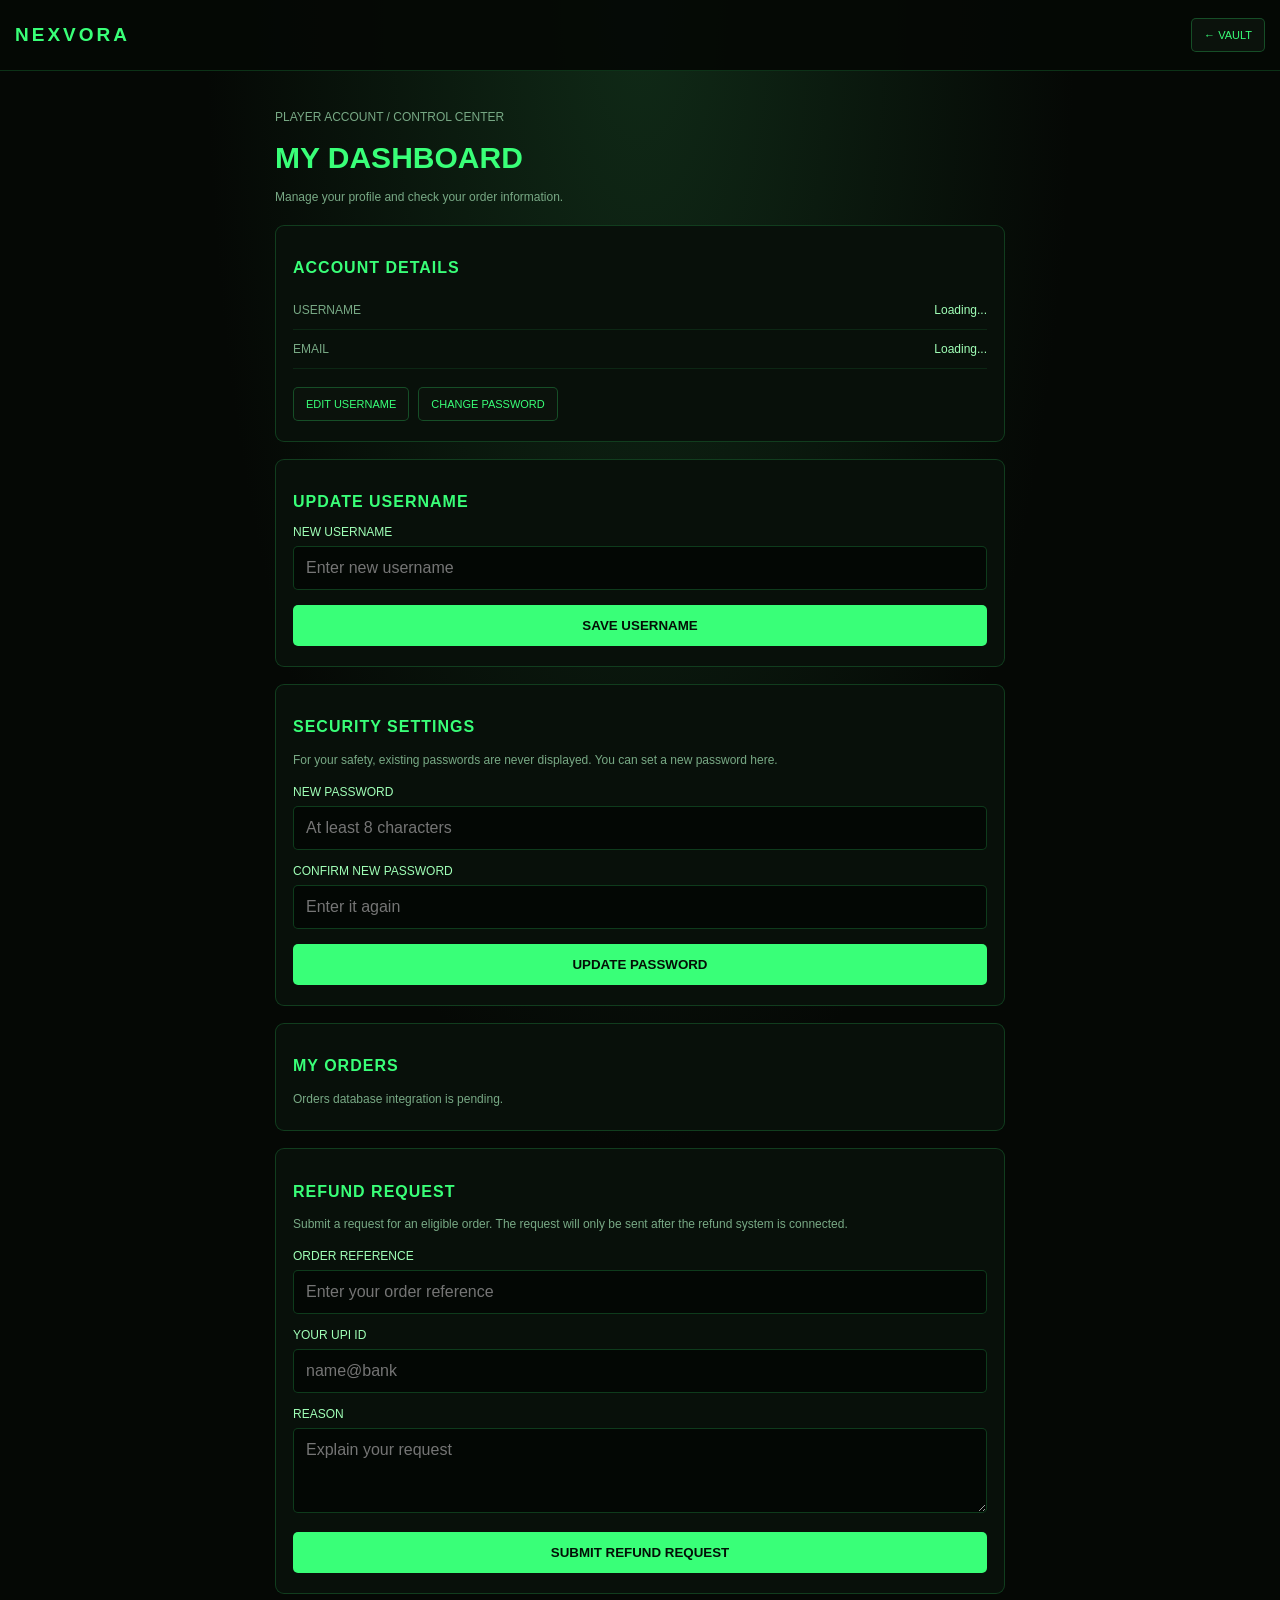
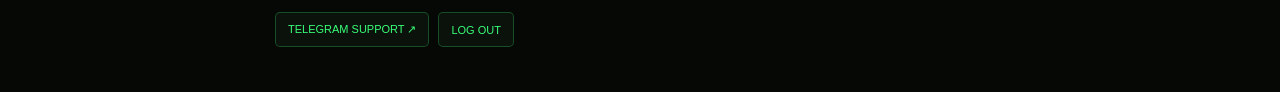
==== dashboard.html @ 454e9587 "Add initial dashboard HTML structure and styles" ====
<!DOCTYPE html>
<html lang="en">
<head>
<meta charset="UTF-8">
<meta name="viewport" content="width=device-width, initial-scale=1">
<meta name="theme-color" content="#050805">
<title>NEXVORA | Dashboard</title>
<style>
:root{--bg:#050805;--panel:#0b120c;--green:#39ff78;--soft:#a0ffb7;--muted:#78a985}
*{box-sizing:border-box}
body{margin:0;background:radial-gradient(ellipse at top,#102a17,transparent 48%),var(--bg);color:var(--soft);font-family:Arial,sans-serif;min-height:100vh}
header{display:flex;justify-content:space-between;align-items:center;gap:10px;padding:18px 15px;border-bottom:1px solid #39ff782b;background:#050805ed}
.brand{font-size:19px;font-weight:900;letter-spacing:3px;color:var(--green)}
button,a{cursor:pointer}
header a,.secondary{color:var(--green);text-decoration:none;background:#0b120c;border:1px solid #39ff7840;border-radius:5px;padding:10px 12px;font-size:11px}
main{width:min(760px,100%);margin:auto;padding:24px 15px 45px}
h1{font-size:30px;color:var(--green);margin:8px 0}
h2{font-size:16px;color:var(--green);letter-spacing:1px}
p{color:var(--muted);font-size:12px;line-height:1.8;overflow-wrap:anywhere}
.panel{margin-top:17px;padding:20px 17px;border:1px solid #39ff7830;border-radius:9px;background:#08100a}
.row{display:flex;justify-content:space-between;gap:12px;padding:12px 0;border-bottom:1px solid #39ff7818;font-size:12px}
.row:last-child{border-bottom:0}
.row span:first-child{color:var(--muted)}
.row span:last-child{color:var(--soft);text-align:right;overflow-wrap:anywhere}
label{display:block;margin:14px 0 7px;font-size:12px;color:var(--soft)}
input,select,textarea{width:100%;padding:12px;border:1px solid #39ff7835;border-radius:5px;background:#030704;color:var(--soft);font:inherit;outline:none}
textarea{min-height:85px;resize:vertical}
input:focus,select:focus,textarea:focus{border-color:var(--green)}
.primary{width:100%;margin-top:15px;padding:13px;border:0;border-radius:5px;background:var(--green);color:#031006;font-weight:900}
.actions{display:flex;flex-wrap:wrap;gap:9px;margin-top:18px}
#message{font-size:12px;line-height:1.8;color:var(--green);overflow-wrap:anywhere}
#orders{color:var(--muted);font-size:12px;line-height:1.8}
[hidden]{display:none!important}
</style>
</head>
<body>
<header>
  <div class="brand">NEXVORA</div>
  <a href="vault.html">← VAULT</a>
</header>

<main>
  <p>PLAYER ACCOUNT / CONTROL CENTER</p>
  <h1>MY DASHBOARD</h1>
  <p>Manage your profile and check your order information.</p>

  <section class="panel">
    <h2>ACCOUNT DETAILS</h2>
    <div class="row"><span>USERNAME</span><span id="currentUsername">Loading...</span></div>
    <div class="row"><span>EMAIL</span><span id="currentEmail">Loading...</span></div>
    <div class="actions">
      <a class="secondary" href="#profileForm">EDIT USERNAME</a>
      <a class="secondary" href="#passwordForm">CHANGE PASSWORD</a>
    </div>
  </section>

  <section class="panel" id="profileForm">
    <h2>UPDATE USERNAME</h2>
    <form id="usernameForm">
      <label for="newUsername">NEW USERNAME</label>
      <input id="newUsername" minlength="3" maxlength="24" required placeholder="Enter new username">
      <button class="primary" type="submit">SAVE USERNAME</button>
    </form>
  </section>

  <section class="panel" id="passwordForm">
    <h2>SECURITY SETTINGS</h2>
    <p>For your safety, existing passwords are never displayed. You can set a new password here.</p>
    <form id="changePasswordForm">
      <label for="newPassword">NEW PASSWORD</label>
      <input id="newPassword" type="password" minlength="8" autocomplete="new-password" required placeholder="At least 8 characters">
      <label for="confirmPassword">CONFIRM NEW PASSWORD</label>
      <input id="confirmPassword" type="password" minlength="8" autocomplete="new-password" required placeholder="Enter it again">
      <button class="primary" type="submit">UPDATE PASSWORD</button>
    </form>
  </section>

  <section class="panel">
    <h2>MY ORDERS</h2>
    <div id="orders">Orders database integration is pending.</div>
  </section>

  <section class="panel">
    <h2>REFUND REQUEST</h2>
    <p>Submit a request for an eligible order. The request will only be sent after the refund system is connected.</p>
    <form id="refundForm">
      <label for="orderId">ORDER REFERENCE</label>
      <input id="orderId" required placeholder="Enter your order reference">
      <label for="upiId">YOUR UPI ID</label>
      <input id="upiId" required maxlength="100" placeholder="name@bank">
      <label for="reason">REASON</label>
      <textarea id="reason" required maxlength="500" placeholder="Explain your request"></textarea>
      <button class="primary" type="submit">SUBMIT REFUND REQUEST</button>
    </form>
  </section>

  <div id="message" role="status" aria-live="polite"></div>
  <div class="actions">
    <a class="secondary" href="https://t.me/NEXVORA_X" target="_blank" rel="noopener noreferrer">TELEGRAM SUPPORT ↗</a>
    <button class="secondary" id="logoutBtn" type="button">LOG OUT</button>
  </div>
</main>

<script type="module">
import { createClient } from 'https://esm.sh/@supabase/supabase-js@2';

const supabase = createClient(
  'https://eggcveabpqldhcpzcmcr.supabase.co',
  'sb_publishable_IVWNe_8YmgLmaXUHOymn1Q_t7Kso8Bd'
);

const message = document.getElementById('message');
let currentUser = null;

async function init() {
  const { data, error } = await supabase.auth.getSession();
  if (error || !data.session) {
    window.location.replace('login.html');
    return;
  }

  currentUser = data.session.user;
  document.getElementById('currentEmail').textContent = currentUser.email || 'Not available';

  const { data: profile, error: profileError } = await supabase
    .from('profiles')
    .select('username')
    .eq('id', currentUser.id)
    .maybeSingle();

  if (profileError) {
    message.textContent = 'Could not load profile. Please refresh and try again.';
    document.getElementById('currentUsername').textContent = 'Unavailable';
    return;
  }

  const username = profile?.username || currentUser.user_metadata?.username || 'Player';
  document.getElementById('currentUsername').textContent = username;
  document.getElementById('newUsername').value = username;
}

document.getElementById('usernameForm').addEventListener('submit', async (event) => {
  event.preventDefault();
  if (!currentUser) return;

  const username = document.getElementById('newUsername').value.trim();
  if (username.length < 3) {
    message.textContent = 'Username must contain at least 3 characters.';
    return;
  }

  message.textContent = 'Saving username...';
  const { error } = await supabase
    .from('profiles')
    .update({ username })
    .eq('id', currentUser.id);

  if (error) {
    message.textContent = error.code === '23505'
      ? 'That username is already taken. Please choose another.'
      : 'Username could not be saved. Please try again.';
    return;
  }

  await supabase.auth.updateUser({ data: { username } });
  document.getElementById('currentUsername').textContent = username;
  message.textContent = 'Username updated successfully.';
});

document.getElementById('changePasswordForm').addEventListener('submit', async (event) => {
  event.preventDefault();
  const password = document.getElementById('newPassword').value;
  const confirm = document.getElementById('confirmPassword').value;

  if (password.length < 8) {
    message.textContent = 'Password must contain at least 8 characters.';
    return;
  }
  if (password !== confirm) {
    message.textContent = 'Passwords do not match.';
    return;
  }

  const { error } = await supabase.auth.updateUser({ password });
  if (error) {
    message.textContent = 'Password update failed. Please try again.';
    return;
  }

  document.getElementById('changePasswordForm').reset();
  message.textContent = 'Password updated successfully.';
});

document.getElementById('refundForm').addEventListener('submit', (event) => {
  event.preventDefault();
  message.textContent = 'Refund requests are not connected yet. Do not submit payment details here until the secure refund database is configured.';
});

document.getElementById('logoutBtn').addEventListener('click', async () => {
  const { error } = await supabase.auth.signOut();
  if (error) {
    message.textContent = 'Logout failed. Please try again.';
    return;
  }
  window.location.replace('index.html');
});

init();
</script>
</body>
</html>
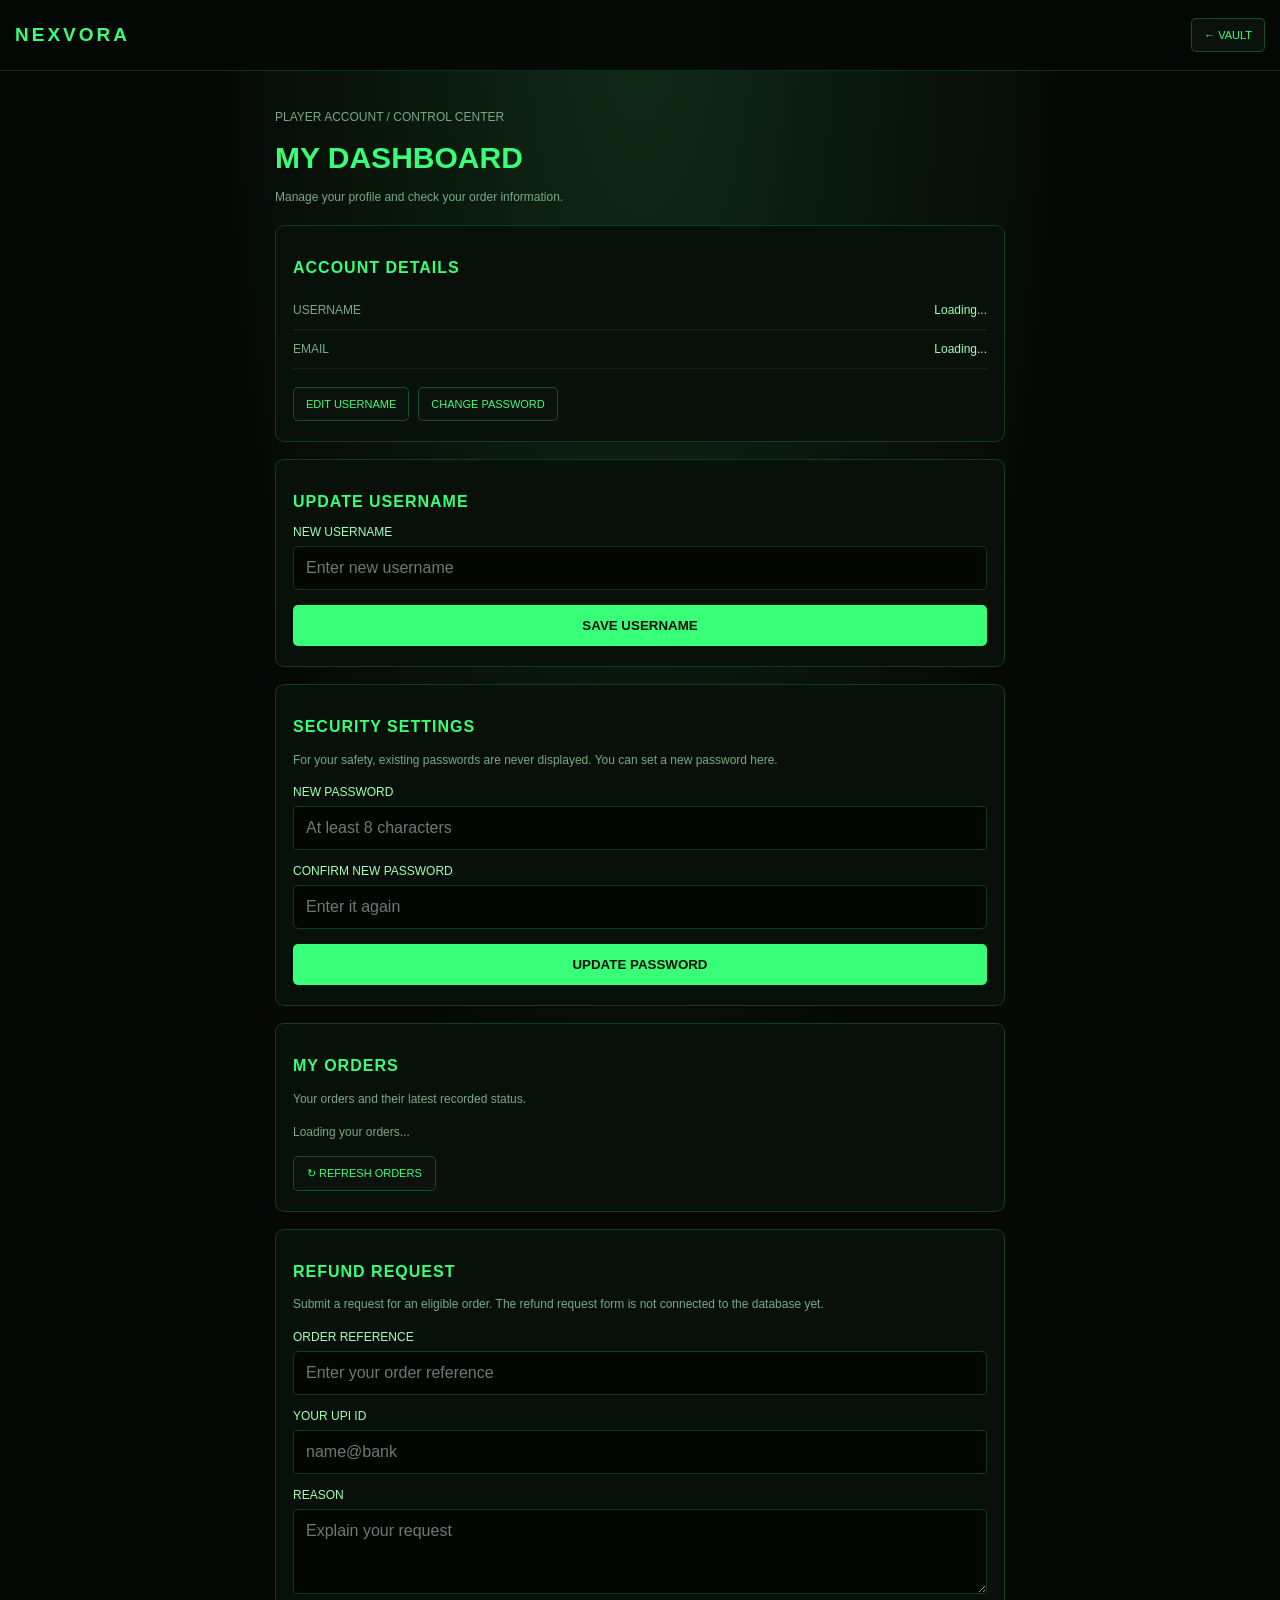
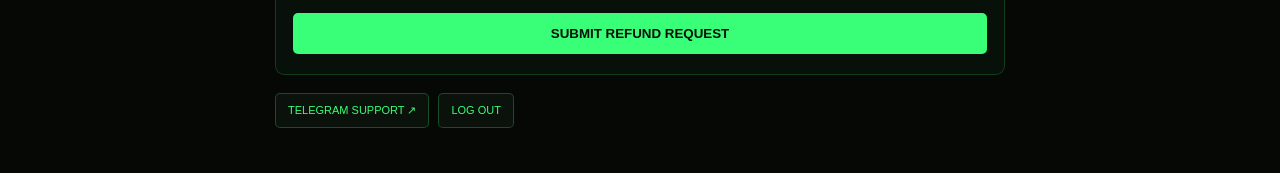
==== commit 77dd0f48: "Update dashboard.html" ====
--- a/dashboard.html
+++ b/dashboard.html
@@ -31,7 +31,23 @@
 .actions{display:flex;flex-wrap:wrap;gap:9px;margin-top:18px}
 #message{font-size:12px;line-height:1.8;color:var(--green);overflow-wrap:anywhere}
 #orders{color:var(--muted);font-size:12px;line-height:1.8}
+.order-card{border:1px solid #39ff7830;border-radius:7px;padding:15px;margin-top:13px;background:#050a06}
+.order-head{display:flex;justify-content:space-between;align-items:center;gap:10px;flex-wrap:wrap}
+.order-title{font-size:14px;color:var(--soft);font-weight:bold;overflow-wrap:anywhere}
+.order-id{font-size:11px;color:var(--muted);margin-top:7px;overflow-wrap:anywhere}
+.order-grid{display:grid;grid-template-columns:repeat(2,minmax(0,1fr));gap:10px;margin-top:14px}
+.order-stat{padding:10px;border:1px solid #39ff7818;border-radius:5px;min-width:0}
+.order-stat small{display:block;color:var(--muted);font-size:10px;margin-bottom:6px}
+.order-stat strong{font-size:12px;overflow-wrap:anywhere}
+.status{display:inline-block;padding:6px 9px;border:1px solid #39ff7850;border-radius:20px;color:var(--green);font-size:10px;font-weight:bold;text-transform:uppercase}
+.status.rejected,.status.cancelled{color:#ff9292;border-color:#ff929255}
+.status.pending{color:#ffd980;border-color:#ffd98055}
+.status.completed,.status.paid{color:var(--green)}
+.order-date{font-size:10px;color:var(--muted);margin-top:12px}
+.refresh{width:auto;margin-top:12px;padding:10px 13px}
+.empty{padding:18px 0;color:var(--muted)}
 [hidden]{display:none!important}
+@media(max-width:380px){.order-grid{grid-template-columns:1fr}.order-head{align-items:flex-start}}
 </style>
 </head>
 <body>
@@ -76,14 +92,16 @@
     </form>
   </section>
 
-  <section class="panel">
+  <section class="panel" id="myOrders">
     <h2>MY ORDERS</h2>
-    <div id="orders">Orders database integration is pending.</div>
+    <p>Your orders and their latest recorded status.</p>
+    <div id="orders" aria-live="polite">Loading your orders...</div>
+    <button class="secondary refresh" id="refreshOrdersBtn" type="button">↻ REFRESH ORDERS</button>
   </section>
 
   <section class="panel">
     <h2>REFUND REQUEST</h2>
-    <p>Submit a request for an eligible order. The request will only be sent after the refund system is connected.</p>
+    <p>Submit a request for an eligible order. The refund request form is not connected to the database yet.</p>
     <form id="refundForm">
       <label for="orderId">ORDER REFERENCE</label>
       <input id="orderId" required placeholder="Enter your order reference">
@@ -111,17 +129,117 @@
 );
 
 const message = document.getElementById('message');
+const ordersContainer = document.getElementById('orders');
 let currentUser = null;
+
+function escapeHTML(value) {
+  return String(value ?? '').replace(/[&<>"']/g, char => ({
+    '&':'&amp;',
+    '<':'&lt;',
+    '>':'&gt;',
+    '"':'&quot;',
+    "'":'&#39;'
+  })[char]);
+}
+
+function formatDate(value) {
+  if (!value) return 'Not available';
+  const date = new Date(value);
+  if (Number.isNaN(date.getTime())) return 'Not available';
+  return date.toLocaleString(undefined, {
+    year: 'numeric',
+    month: 'short',
+    day: 'numeric',
+    hour: 'numeric',
+    minute: '2-digit'
+  });
+}
+
+function statusClass(status) {
+  const normalized = String(status || '').toLowerCase();
+  if (['pending','paid','rejected','cancelled','completed'].includes(normalized)) {
+    return normalized;
+  }
+  return '';
+}
+
+async function loadOrders() {
+  if (!currentUser) {
+    ordersContainer.textContent = 'Please log in to view your orders.';
+    return;
+  }
+
+  ordersContainer.textContent = 'Loading your orders...';
+  document.getElementById('refreshOrdersBtn').disabled = true;
+
+  try {
+    const { data, error } = await supabase
+      .from('orders')
+      .select('id, listing_title, amount, status, created_at')
+      .eq('user_id', currentUser.id)
+      .order('created_at', { ascending: false });
+
+    if (error) throw error;
+
+    if (!data || data.length === 0) {
+      ordersContainer.innerHTML =
+        '<div class="empty">No orders found yet. Your orders will appear here after an order is created.</div>';
+      return;
+    }
+
+    ordersContainer.innerHTML = data.map(order => {
+      const id = escapeHTML(order.id);
+      const title = escapeHTML(order.listing_title || 'Vault item');
+      const amount = Number(order.amount);
+      const price = Number.isFinite(amount)
+        ? '₹' + amount.toLocaleString('en-IN', { maximumFractionDigits: 2 })
+        : 'Not available';
+      const status = String(order.status || 'unknown');
+      const statusText = escapeHTML(status.replace(/_/g, ' '));
+      const cssStatus = statusClass(status);
+      const date = escapeHTML(formatDate(order.created_at));
+
+      return `
+        <article class="order-card">
+          <div class="order-head">
+            <div class="order-title">${title}</div>
+            <span class="status ${cssStatus}">${statusText}</span>
+          </div>
+          <div class="order-id">ORDER ID: #${id}</div>
+          <div class="order-grid">
+            <div class="order-stat">
+              <small>ORDER AMOUNT</small>
+              <strong>${escapeHTML(price)}</strong>
+            </div>
+            <div class="order-stat">
+              <small>ORDER STATUS</small>
+              <strong>${statusText}</strong>
+            </div>
+          </div>
+          <div class="order-date">ORDER DATE: ${date}</div>
+        </article>
+      `;
+    }).join('');
+  } catch (error) {
+    console.error('Order loading failed:', error);
+    ordersContainer.textContent =
+      'Orders could not be loaded. Please refresh and try again.';
+  } finally {
+    document.getElementById('refreshOrdersBtn').disabled = false;
+  }
+}
 
 async function init() {
   const { data, error } = await supabase.auth.getSession();
+
   if (error || !data.session) {
     window.location.replace('login.html');
     return;
   }
 
   currentUser = data.session.user;
-  document.getElementById('currentEmail').textContent = currentUser.email || 'Not available';
+  document.getElementById('currentEmail').textContent =
+    currentUser.email || 'Not available';
 
   const { data: profile, error: profileError } = await supabase
     .from('profiles')
@@ -130,17 +248,22 @@
     .maybeSingle();
 
   if (profileError) {
-    message.textContent = 'Could not load profile. Please refresh and try again.';
     document.getElementById('currentUsername').textContent = 'Unavailable';
-    return;
-  }
-
-  const username = profile?.username || currentUser.user_metadata?.username || 'Player';
-  document.getElementById('currentUsername').textContent = username;
-  document.getElementById('newUsername').value = username;
-}
-
-document.getElementById('usernameForm').addEventListener('submit', async (event) => {
+    message.textContent = 'Profile could not be loaded. You can still check your orders.';
+  } else {
+    const username = profile?.username ||
+      currentUser.user_metadata?.username || 'Player';
+
+    document.getElementById('currentUsername').textContent = username;
+    document.getElementById('newUsername').value = username;
+  }
+
+  await loadOrders();
+}
+
+document.getElementById('refreshOrdersBtn').addEventListener('click', loadOrders);
+
+document.getElementById('usernameForm').addEventListener('submit', async event => {
   event.preventDefault();
   if (!currentUser) return;
 
@@ -151,6 +274,7 @@
   }
 
   message.textContent = 'Saving username...';
+
   const { error } = await supabase
     .from('profiles')
     .update({ username })
@@ -163,13 +287,19 @@
     return;
   }
 
-  await supabase.auth.updateUser({ data: { username } });
+  const { error: authError } = await supabase.auth.updateUser({
+    data: { username }
+  });
+
   document.getElementById('currentUsername').textContent = username;
-  message.textContent = 'Username updated successfully.';
+  message.textContent = authError
+    ? 'Username saved to profile. Account display may update after signing in again.'
+    : 'Username updated successfully.';
 });
 
-document.getElementById('changePasswordForm').addEventListener('submit', async (event) => {
+document.getElementById('changePasswordForm').addEventListener('submit', async event => {
   event.preventDefault();
+
   const password = document.getElementById('newPassword').value;
   const confirm = document.getElementById('confirmPassword').value;
 
@@ -183,6 +313,7 @@
   }
 
   const { error } = await supabase.auth.updateUser({ password });
+
   if (error) {
     message.textContent = 'Password update failed. Please try again.';
     return;
@@ -192,17 +323,20 @@
   message.textContent = 'Password updated successfully.';
 });
 
-document.getElementById('refundForm').addEventListener('submit', (event) => {
+document.getElementById('refundForm').addEventListener('submit', event => {
   event.preventDefault();
-  message.textContent = 'Refund requests are not connected yet. Do not submit payment details here until the secure refund database is configured.';
+  message.textContent =
+    'Refund requests are not connected yet. Your request was not submitted.';
 });
 
 document.getElementById('logoutBtn').addEventListener('click', async () => {
   const { error } = await supabase.auth.signOut();
+
   if (error) {
     message.textContent = 'Logout failed. Please try again.';
     return;
   }
+
   window.location.replace('index.html');
 });
 
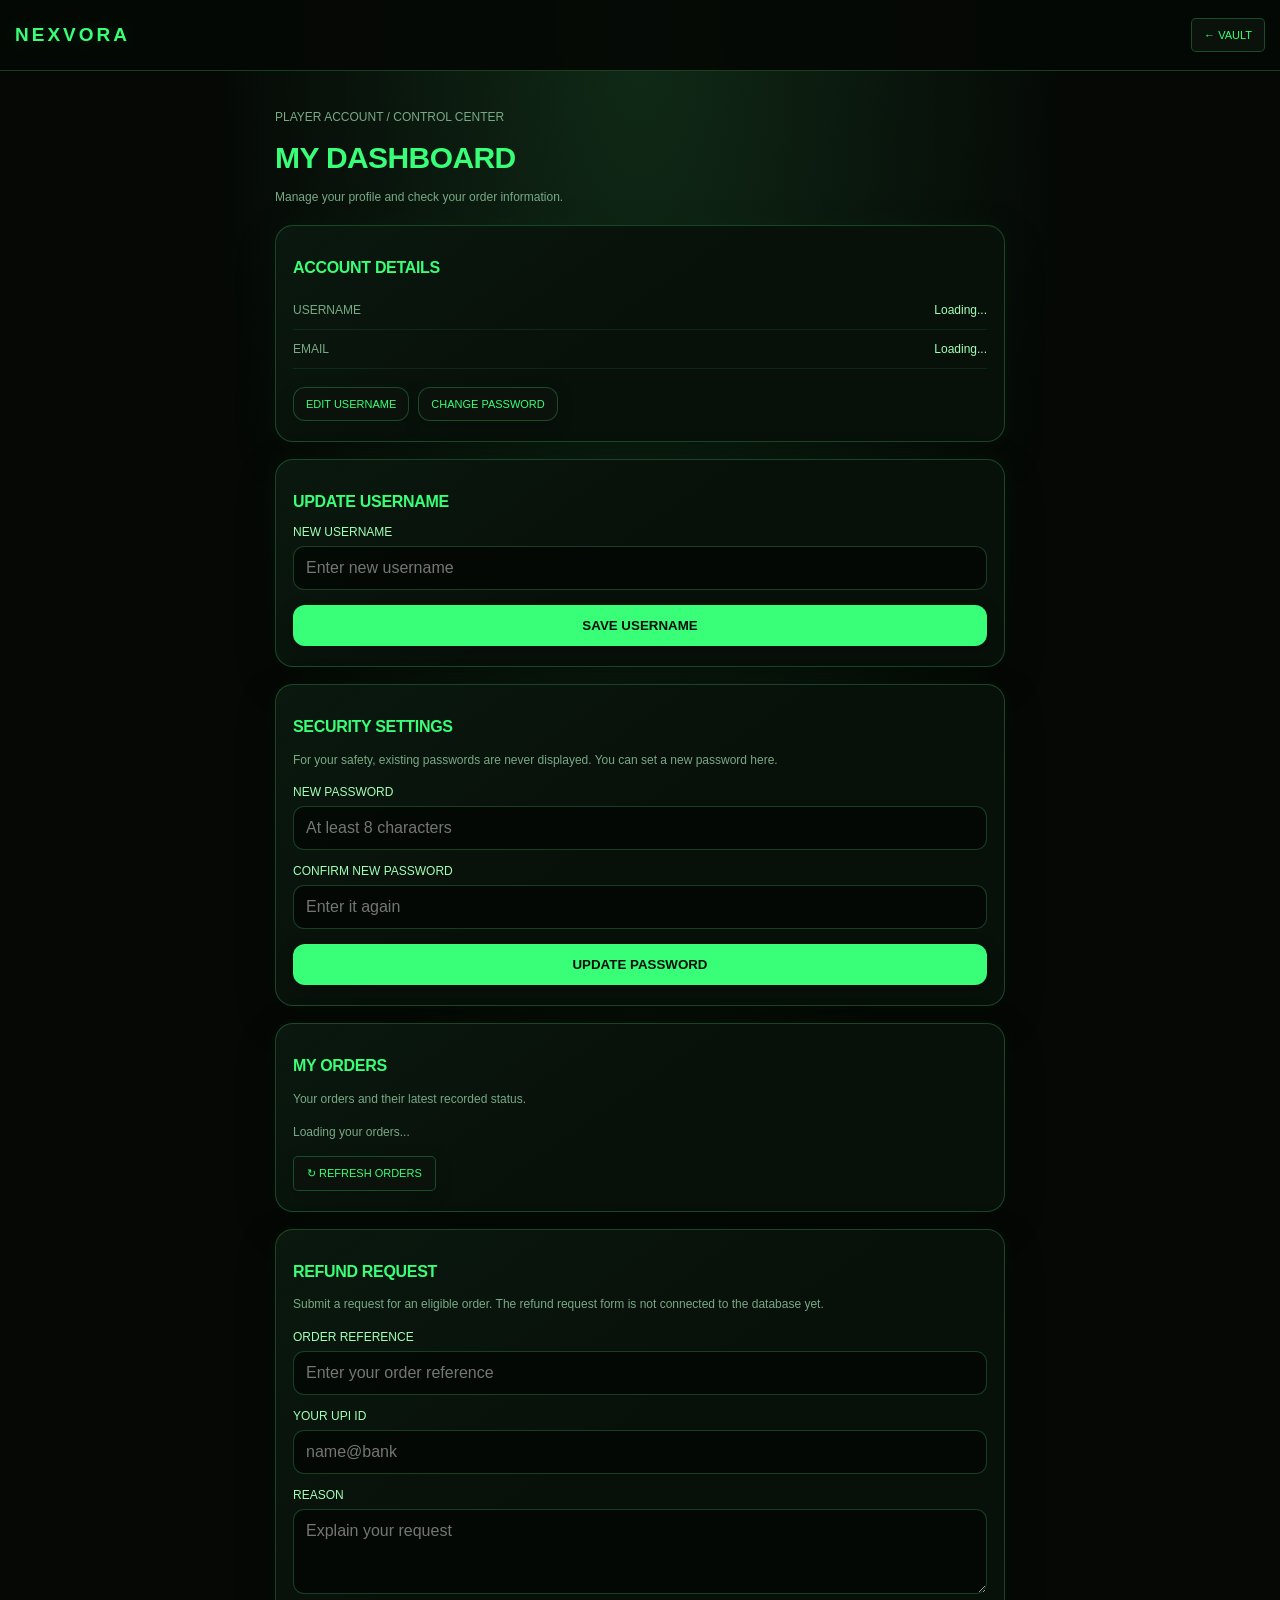
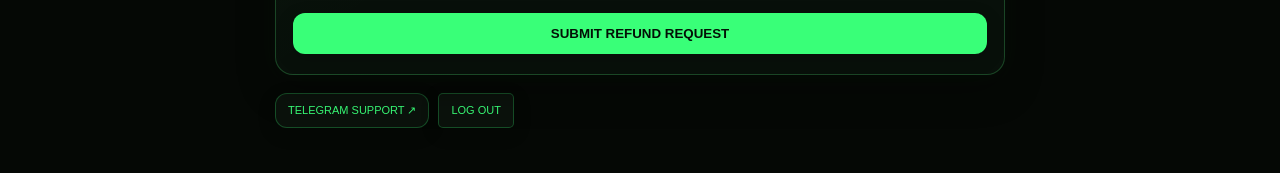
==== commit 94402dd0: "Add files via upload" ====
--- a/dashboard.html
+++ b/dashboard.html
@@ -42,13 +42,21 @@
 .status{display:inline-block;padding:6px 9px;border:1px solid #39ff7850;border-radius:20px;color:var(--green);font-size:10px;font-weight:bold;text-transform:uppercase}
 .status.rejected,.status.cancelled{color:#ff9292;border-color:#ff929255}
 .status.pending{color:#ffd980;border-color:#ffd98055}
-.status.completed,.status.paid{color:var(--green)}
+.status.completed,.status.paid,.status.delivered{color:var(--green)}
+.delivery-details{margin-top:14px;border:1px solid #39ff7840;border-radius:6px;overflow:hidden}
+.delivery-details h3{margin:0;padding:11px;background:#0b1a0e;color:var(--green);font-size:12px;letter-spacing:1px}
+.delivery-table{width:100%;border-collapse:collapse;table-layout:fixed;font-size:12px}
+.delivery-table th,.delivery-table td{padding:10px;text-align:left;vertical-align:top;border-top:1px solid #39ff7820;overflow-wrap:anywhere;word-break:break-word}
+.delivery-table th{width:42%;color:var(--muted);font-weight:600}
+.delivery-table td{color:var(--soft)}
+.delivery-time{padding:9px 10px;color:var(--muted);font-size:10px;border-top:1px solid #39ff7820}
 .order-date{font-size:10px;color:var(--muted);margin-top:12px}
 .refresh{width:auto;margin-top:12px;padding:10px 13px}
 .empty{padding:18px 0;color:var(--muted)}
 [hidden]{display:none!important}
 @media(max-width:380px){.order-grid{grid-template-columns:1fr}.order-head{align-items:flex-start}}
 </style>
+  <link rel="stylesheet" href="nexvora-elite.css?v=1">
 </head>
 <body>
 <header>
@@ -157,7 +165,7 @@
 
 function statusClass(status) {
   const normalized = String(status || '').toLowerCase();
-  if (['pending','paid','rejected','cancelled','completed'].includes(normalized)) {
+  if (['pending','paid','rejected','cancelled','completed','delivered'].includes(normalized)) {
     return normalized;
   }
   return '';
@@ -185,6 +193,21 @@
       ordersContainer.innerHTML =
         '<div class="empty">No orders found yet. Your orders will appear here after an order is created.</div>';
       return;
+    }
+
+    // Delivery details are customer-readable only for the signed-in user's own orders (RLS).
+    const deliveredIds = data.filter(order => String(order.status || '').toLowerCase() === 'delivered').map(order => order.id);
+    let deliveryByOrder = new Map();
+    if (deliveredIds.length) {
+      const { data: deliveryRows, error: deliveryError } = await supabase
+        .from('order_delivery_details')
+        .select('order_id, fields, delivered_at')
+        .in('order_id', deliveredIds);
+      if (deliveryError) {
+        console.error('Delivery details loading failed:', deliveryError);
+      } else {
+        deliveryByOrder = new Map((deliveryRows || []).map(row => [String(row.order_id), row]));
+      }
     }
 
     ordersContainer.innerHTML = data.map(order => {
@@ -198,6 +221,22 @@
       const statusText = escapeHTML(status.replace(/_/g, ' '));
       const cssStatus = statusClass(status);
       const date = escapeHTML(formatDate(order.created_at));
+      const delivery = deliveryByOrder.get(String(order.id));
+      let deliveryHTML = '';
+      if (status.toLowerCase() === 'delivered') {
+        const fields = Array.isArray(delivery?.fields) ? delivery.fields : [];
+        if (fields.length) {
+          const rowsHTML = fields.map(field => {
+            const label = String(field?.label ?? '').trim();
+            const value = String(field?.value ?? '').trim();
+            if (!label && !value) return '';
+            return `<tr><th scope="row">${escapeHTML(label || 'DETAIL')}</th><td>${escapeHTML(value || '—')}</td></tr>`;
+          }).join('');
+          deliveryHTML = `<section class="delivery-details"><h3>ACCOUNT DELIVERY DETAILS</h3><table class="delivery-table"><tbody>${rowsHTML}</tbody></table>${delivery?.delivered_at ? `<div class="delivery-time">DELIVERED: ${escapeHTML(formatDate(delivery.delivered_at))}</div>` : ''}</section>`;
+        } else {
+          deliveryHTML = '<div class="delivery-details"><h3>ACCOUNT DELIVERY DETAILS</h3><div class="delivery-time">Delivery details are not available yet. Please refresh shortly or contact support.</div></div>';
+        }
+      }
 
       return `
         <article class="order-card">
@@ -217,6 +256,7 @@
             </div>
           </div>
           <div class="order-date">ORDER DATE: ${date}</div>
+          ${deliveryHTML}
         </article>
       `;
     }).join('');
--- a/nexvora-elite.css
+++ b/nexvora-elite.css
@@ -0,0 +1,102 @@
+/* NEXVORA NEON ELITE — additive visual polish; preserves existing page logic */
+:root {
+  color-scheme: dark;
+  --nx-bg: #050805;
+  --nx-panel: #0b120c;
+  --nx-panel-2: #101a12;
+  --nx-line: rgba(91, 255, 132, .22);
+  --nx-green: #39ff78;
+  --nx-green-soft: #a3ffbb;
+  --nx-text: #f2fff5;
+  --nx-muted: #a0b3a4;
+  --nx-radius: 18px;
+  --nx-shadow: 0 14px 38px rgba(0,0,0,.32), 0 0 24px rgba(57,255,120,.045);
+}
+html { scroll-behavior: smooth; }
+body {
+  background-color: var(--nx-bg);
+  color: var(--nx-text);
+  accent-color: var(--nx-green);
+  -webkit-tap-highlight-color: transparent;
+}
+::selection { background: rgba(57,255,120,.28); color: #fff; }
+a { color: var(--nx-green-soft); text-underline-offset: 3px; }
+a, button, input, select, textarea { transition: border-color .18s ease, background-color .18s ease, color .18s ease, box-shadow .18s ease, transform .18s ease; }
+button, .primary, .enter, .actions a, .card-buttons button, .modal-actions button {
+  border-radius: 12px;
+}
+button, .primary, .enter, .actions a, .card-buttons button, .modal-actions button {
+  box-shadow: 0 5px 18px rgba(0,0,0,.18);
+}
+button:hover, .primary:hover, .enter:hover, .actions a:hover, .card-buttons button:hover, .modal-actions button:hover {
+  filter: brightness(1.08);
+  transform: translateY(-1px);
+}
+button:active, .primary:active, .enter:active, .actions a:active { transform: translateY(0); }
+:focus-visible { outline: 2px solid var(--nx-green); outline-offset: 3px; }
+input, select, textarea {
+  background: rgba(3,8,4,.86) !important;
+  color: var(--nx-text) !important;
+  border-color: var(--nx-line) !important;
+  border-radius: 11px !important;
+}
+input:focus, select:focus, textarea:focus {
+  border-color: var(--nx-green) !important;
+  box-shadow: 0 0 0 3px rgba(57,255,120,.10) !important;
+}
+.panel, .card, .listing, .listing-card, .order-card, .feature, .stat, .stat-box, .modal, .login-card {
+  border-color: var(--nx-line);
+  box-shadow: var(--nx-shadow);
+}
+.panel, .listing, .listing-card, .order-card, .feature, .stat, .stat-box, .modal, .card {
+  border-radius: var(--nx-radius);
+}
+.listing, .listing-card, .order-card, .feature, .panel, .stat, .stat-box {
+  background-image: linear-gradient(145deg, rgba(57,255,120,.035), transparent 48%);
+}
+.listing, .listing-card, .order-card { overflow: hidden; }
+.listing img, .preview-images img, .listing-thumb, .detail-image { border-radius: 12px; }
+.listing img, .preview-images img, .listing-thumb { object-fit: cover; }
+.listing h3, .order-title, h1, h2 { letter-spacing: -.02em; }
+h1 span, .brand, .username, .stat strong, .stat-box strong, .listing .price, .order-id { color: var(--nx-green); }
+.brand { text-shadow: 0 0 18px rgba(57,255,120,.18); }
+.eyebrow, .tag, .status { letter-spacing: .06em; }
+.tag, .status { border-radius: 999px; }
+.status { padding: 5px 10px; }
+.status.completed, .status.paid, .status.delivered { border-color: rgba(57,255,120,.45); }
+.empty { border: 1px dashed var(--nx-line); border-radius: var(--nx-radius); padding: 24px; }
+.modal-backdrop { backdrop-filter: blur(8px); }
+.modal { border: 1px solid var(--nx-line); }
+#message, #notice, .notice { border-radius: 12px; }
+hr { border-color: var(--nx-line); }
+header { border-color: var(--nx-line) !important; }
+footer { color: var(--nx-muted); }
+@media (max-width: 640px) {
+  main { padding-left: 14px; padding-right: 14px; }
+  .stats, .grid, .order-grid, .detail-grid, .form-grid { gap: 10px; }
+  .listing-grid { grid-template-columns: repeat(2, minmax(0, 1fr)); gap: 12px; }
+  .listing-body { padding: 12px; }
+  .listing h3 { font-size: 1rem; }
+  .card-buttons { gap: 7px; }
+  .card-buttons button { padding-left: 8px; padding-right: 8px; }
+  .panel, .order-card { padding: 14px; }
+}
+@media (max-width: 380px) {
+  .listing-grid { grid-template-columns: 1fr; }
+}
+@media (prefers-reduced-motion: no-preference) {
+  .listing, .listing-card, .order-card, .feature, .panel { animation: nx-rise .35s ease both; }
+  @keyframes nx-rise { from { opacity: .82; transform: translateY(5px); } to { opacity: 1; transform: translateY(0); } }
+                                                 }
+
+/* Extra finishing touches */
+img { max-width: 100%; }
+button, a, input, select, textarea { -webkit-tap-highlight-color: transparent; }
+button:disabled { cursor: not-allowed; opacity: .58; transform: none !important; }
+.listing:hover, .listing-card:hover, .order-card:hover, .feature:hover {
+  border-color: rgba(57,255,120,.42);
+  box-shadow: 0 16px 42px rgba(0,0,0,.38), 0 0 22px rgba(57,255,120,.07);
+}
+@media (prefers-reduced-motion: reduce) {
+  *, *::before, *::after { scroll-behavior: auto !important; animation-duration: .01ms !important; animation-iteration-count: 1 !important; transition-duration: .01ms !important; }
+}
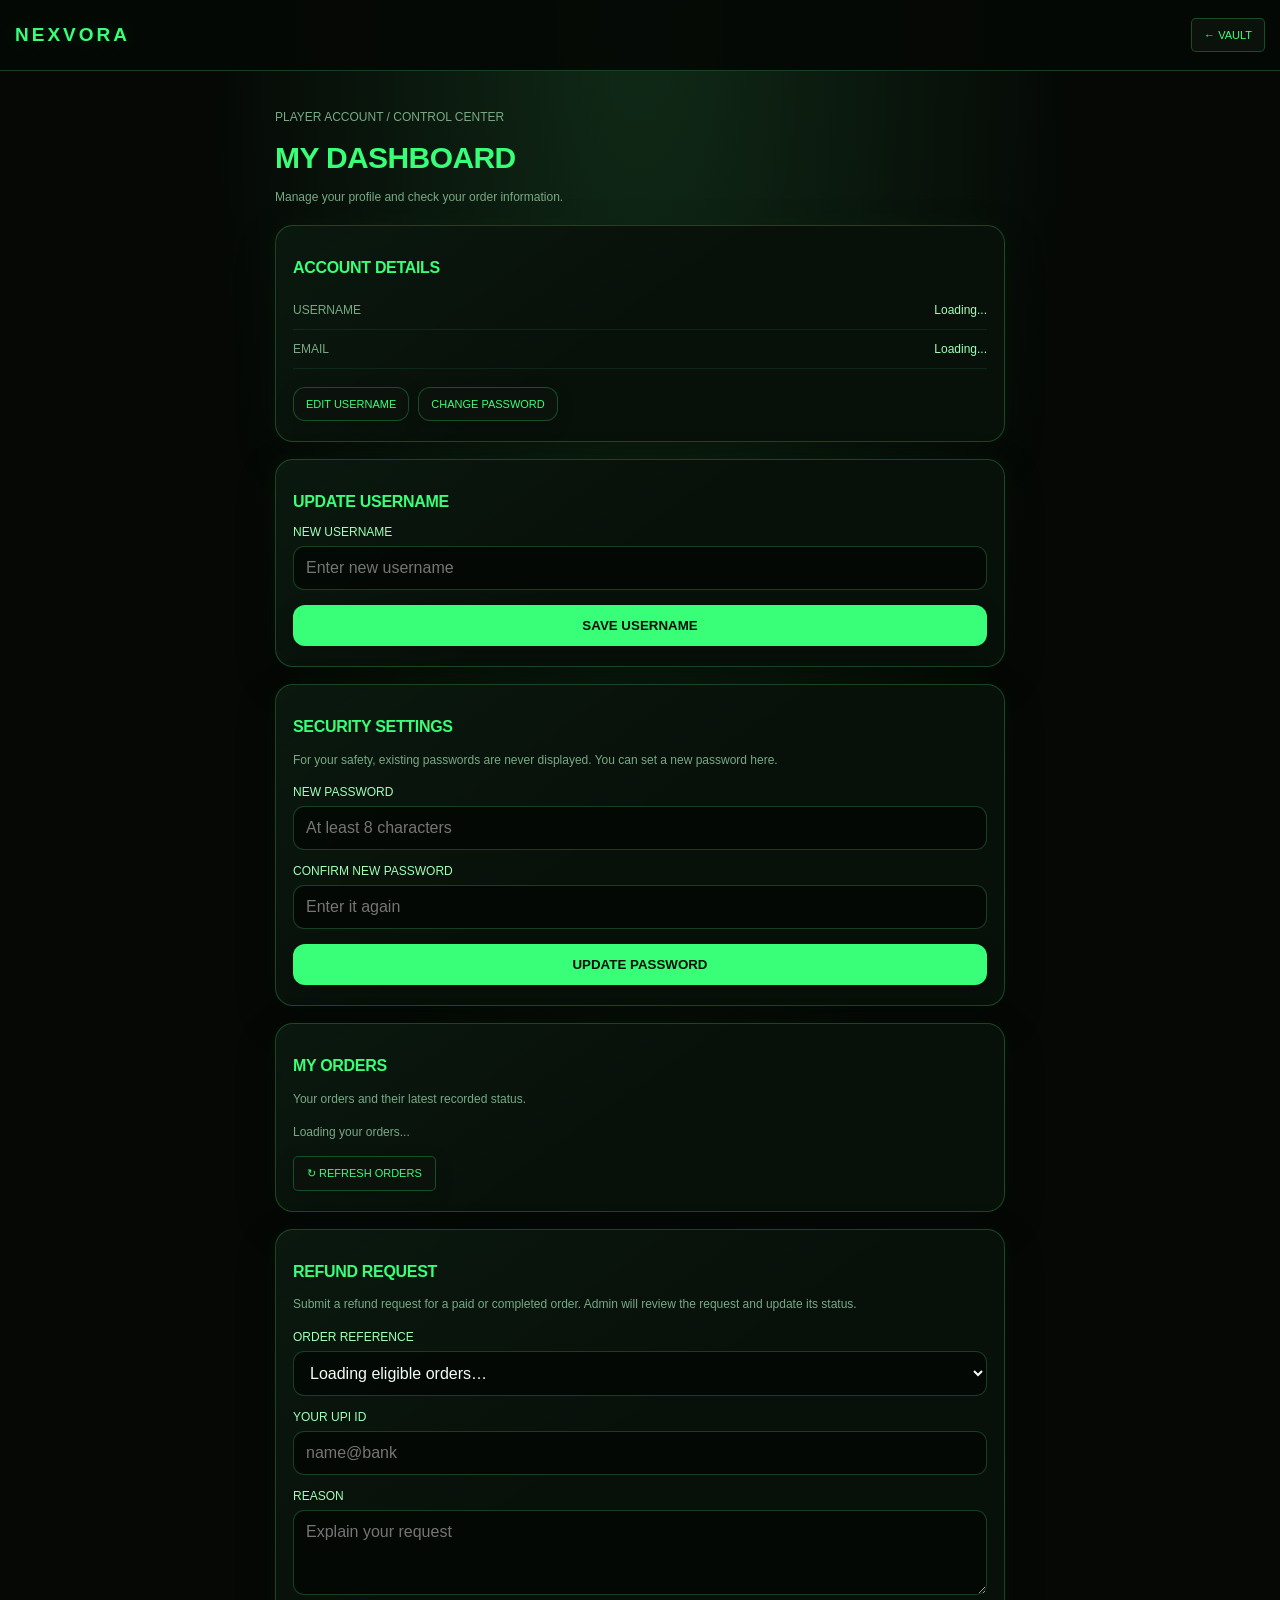
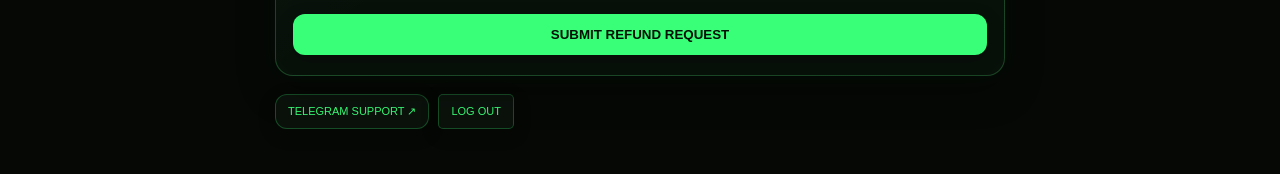
==== commit 021bb73d: "Add files via upload" ====
--- a/dashboard.html
+++ b/dashboard.html
@@ -109,10 +109,10 @@
 
   <section class="panel">
     <h2>REFUND REQUEST</h2>
-    <p>Submit a request for an eligible order. The refund request form is not connected to the database yet.</p>
+    <p>Submit a refund request for a paid or completed order. Admin will review the request and update its status.</p>
     <form id="refundForm">
       <label for="orderId">ORDER REFERENCE</label>
-      <input id="orderId" required placeholder="Enter your order reference">
+      <select id="orderId" required><option value="">Loading eligible orders…</option></select>
       <label for="upiId">YOUR UPI ID</label>
       <input id="upiId" required maxlength="100" placeholder="name@bank">
       <label for="reason">REASON</label>
@@ -299,6 +299,7 @@
   }
 
   await loadOrders();
+  await loadRefundOptions();
 }
 
 document.getElementById('refreshOrdersBtn').addEventListener('click', loadOrders);
@@ -363,10 +364,82 @@
   message.textContent = 'Password updated successfully.';
 });
 
-document.getElementById('refundForm').addEventListener('submit', event => {
+async function loadRefundOptions() {
+  const select = document.getElementById('orderId');
+  const { data, error } = await supabase
+    .from('orders')
+    .select('id, listing_title, amount, status')
+    .eq('user_id', currentUser.id)
+    .in('status', ['paid', 'completed'])
+    .order('created_at', { ascending: false });
+  select.replaceChildren();
+  const placeholder = document.createElement('option');
+  placeholder.value = '';
+  placeholder.textContent = error ? 'Could not load eligible orders' : 'Select a paid/completed order';
+  select.appendChild(placeholder);
+  if (error) {
+    message.textContent = 'Eligible orders could not be loaded: ' + error.message;
+    return;
+  }
+  (data || []).forEach(order => {
+    const option = document.createElement('option');
+    option.value = String(order.id);
+    option.textContent = `#${order.id} — ${order.listing_title || 'Vault item'} — ₹${Number(order.amount || 0).toFixed(2)} (${order.status})`;
+    select.appendChild(option);
+  });
+  if (!data?.length) placeholder.textContent = 'No paid/completed orders are eligible yet';
+}
+
+document.getElementById('refundForm').addEventListener('submit', async event => {
   event.preventDefault();
-  message.textContent =
-    'Refund requests are not connected yet. Your request was not submitted.';
+  if (!currentUser) return;
+  const orderId = document.getElementById('orderId').value;
+  const upiId = document.getElementById('upiId').value.trim();
+  const reason = document.getElementById('reason').value.trim();
+  const submit = event.currentTarget.querySelector('button[type="submit"]');
+  if (!orderId || !upiId || !reason) {
+    message.textContent = 'Select an eligible order and fill in the UPI ID and reason.';
+    return;
+  }
+  submit.disabled = true;
+  message.textContent = 'Submitting refund request…';
+  try {
+    const { data: order, error: orderError } = await supabase
+      .from('orders')
+      .select('id, amount, status')
+      .eq('id', orderId)
+      .eq('user_id', currentUser.id)
+      .in('status', ['paid', 'completed'])
+      .maybeSingle();
+    if (orderError) throw orderError;
+    if (!order) throw new Error('That order is not eligible for a refund request.');
+    const { data: payment } = await supabase
+      .from('payment_submissions')
+      .select('id')
+      .eq('order_id', order.id)
+      .eq('user_id', currentUser.id)
+      .eq('status', 'approved')
+      .order('created_at', { ascending: false })
+      .limit(1)
+      .maybeSingle();
+    const { error } = await supabase.from('refund_requests').insert({
+      order_id: order.id,
+      payment_submission_id: payment?.id || null,
+      user_id: currentUser.id,
+      amount: Number(order.amount),
+      reason: `Refund UPI ID: ${upiId}\nReason: ${reason}`,
+      status: 'pending'
+    });
+    if (error) throw error;
+    event.currentTarget.reset();
+    message.textContent = 'Refund request submitted successfully. It is pending admin review.';
+    await loadRefundOptions();
+  } catch (error) {
+    console.error(error);
+    message.textContent = 'Refund request failed: ' + (error.message || 'Please try again.');
+  } finally {
+    submit.disabled = false;
+  }
 });
 
 document.getElementById('logoutBtn').addEventListener('click', async () => {
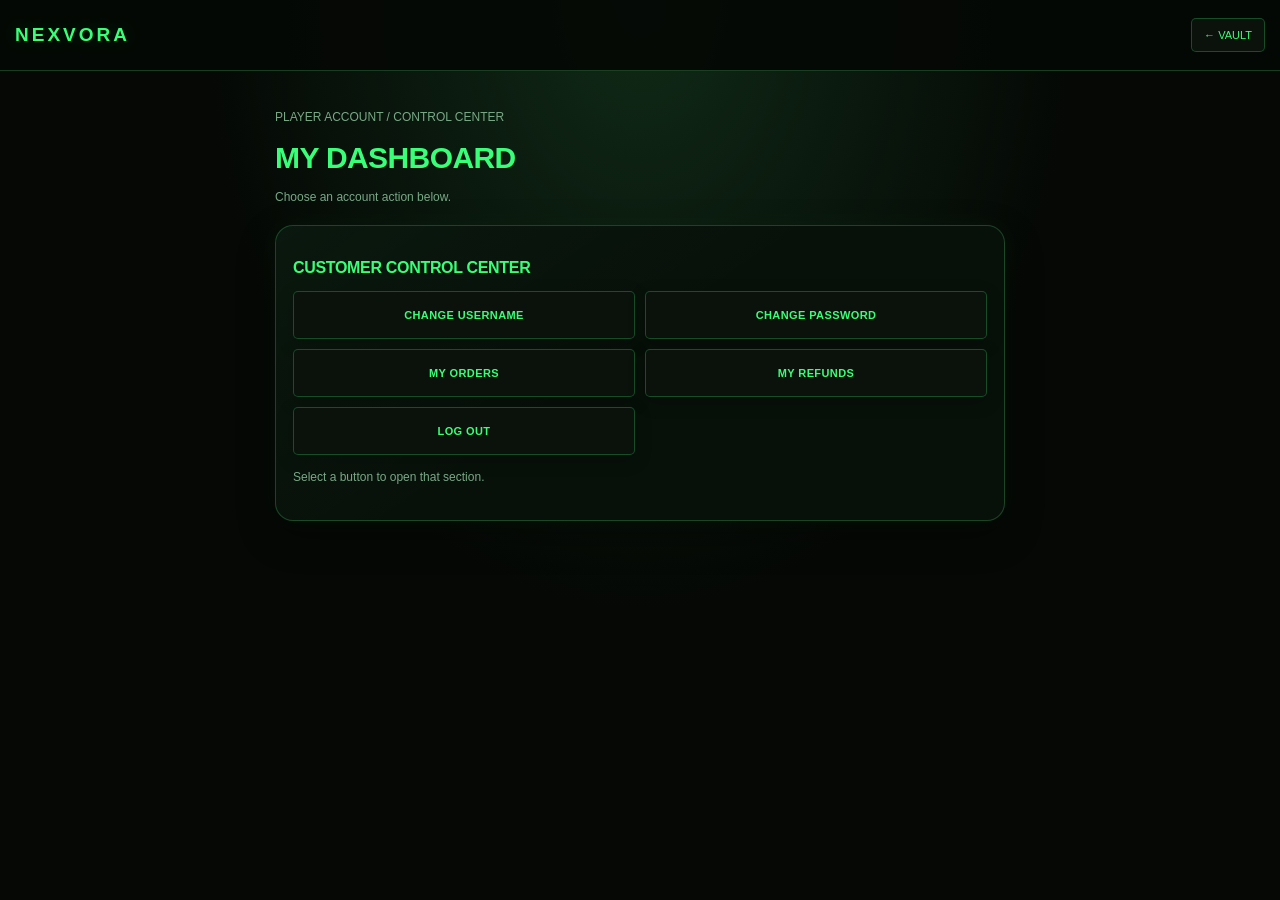
==== commit 3c7c3009: "Add files via upload" ====
--- a/dashboard.html
+++ b/dashboard.html
@@ -29,6 +29,9 @@
 input:focus,select:focus,textarea:focus{border-color:var(--green)}
 .primary{width:100%;margin-top:15px;padding:13px;border:0;border-radius:5px;background:var(--green);color:#031006;font-weight:900}
 .actions{display:flex;flex-wrap:wrap;gap:9px;margin-top:18px}
+.dashboard-actions{display:grid;grid-template-columns:repeat(2,minmax(0,1fr));gap:10px}
+.dashboard-actions button{width:100%;min-height:48px;font-weight:800;letter-spacing:.4px}
+@media(max-width:380px){.dashboard-actions{grid-template-columns:1fr}}
 #message{font-size:12px;line-height:1.8;color:var(--green);overflow-wrap:anywhere}
 #orders{color:var(--muted);font-size:12px;line-height:1.8}
 .order-card{border:1px solid #39ff7830;border-radius:7px;padding:15px;margin-top:13px;background:#050a06}
@@ -67,9 +70,21 @@
 <main>
   <p>PLAYER ACCOUNT / CONTROL CENTER</p>
   <h1>MY DASHBOARD</h1>
-  <p>Manage your profile and check your order information.</p>
-
-  <section class="panel">
+  <p>Choose an account action below.</p>
+
+  <section class="panel" id="dashboardMenu">
+    <h2>CUSTOMER CONTROL CENTER</h2>
+    <div class="dashboard-actions">
+      <button class="secondary" type="button" data-open-panel="profileForm">CHANGE USERNAME</button>
+      <button class="secondary" type="button" data-open-panel="passwordForm">CHANGE PASSWORD</button>
+      <button class="secondary" type="button" data-open-panel="myOrders">MY ORDERS</button>
+      <button class="secondary" type="button" data-open-panel="refundPanel">MY REFUNDS</button>
+      <button class="secondary" type="button" data-logout>LOG OUT</button>
+    </div>
+    <p id="menuMessage">Select a button to open that section.</p>
+  </section>
+
+  <section class="panel" id="accountDetails" hidden>
     <h2>ACCOUNT DETAILS</h2>
     <div class="row"><span>USERNAME</span><span id="currentUsername">Loading...</span></div>
     <div class="row"><span>EMAIL</span><span id="currentEmail">Loading...</span></div>
@@ -79,7 +94,7 @@
     </div>
   </section>
 
-  <section class="panel" id="profileForm">
+  <section class="panel" id="profileForm" hidden>
     <h2>UPDATE USERNAME</h2>
     <form id="usernameForm">
       <label for="newUsername">NEW USERNAME</label>
@@ -88,7 +103,7 @@
     </form>
   </section>
 
-  <section class="panel" id="passwordForm">
+  <section class="panel" id="passwordForm" hidden>
     <h2>SECURITY SETTINGS</h2>
     <p>For your safety, existing passwords are never displayed. You can set a new password here.</p>
     <form id="changePasswordForm">
@@ -100,14 +115,14 @@
     </form>
   </section>
 
-  <section class="panel" id="myOrders">
+  <section class="panel" id="myOrders" hidden>
     <h2>MY ORDERS</h2>
     <p>Your orders and their latest recorded status.</p>
     <div id="orders" aria-live="polite">Loading your orders...</div>
     <button class="secondary refresh" id="refreshOrdersBtn" type="button">↻ REFRESH ORDERS</button>
   </section>
 
-  <section class="panel">
+  <section class="panel" id="refundPanel" hidden>
     <h2>REFUND REQUEST</h2>
     <p>Submit a refund request for a paid or completed order. Admin will review the request and update its status.</p>
     <form id="refundForm">
@@ -121,8 +136,14 @@
     </form>
   </section>
 
+  <section class="panel" id="refundHistoryPanel" hidden>
+    <h2>REFUND HISTORY</h2>
+    <div id="refundHistory" aria-live="polite">Loading refund history...</div>
+    <button class="secondary refresh" id="refreshRefundsBtn" type="button">↻ REFRESH REFUNDS</button>
+  </section>
+
   <div id="message" role="status" aria-live="polite"></div>
-  <div class="actions">
+  <div class="actions" id="footerActions" hidden>
     <a class="secondary" href="https://t.me/NEXVORA_X" target="_blank" rel="noopener noreferrer">TELEGRAM SUPPORT ↗</a>
     <button class="secondary" id="logoutBtn" type="button">LOG OUT</button>
   </div>
@@ -257,6 +278,7 @@
           </div>
           <div class="order-date">ORDER DATE: ${date}</div>
           ${deliveryHTML}
+          <button class="secondary order-delete" type="button" data-delete-order="${id}">DELETE ORDER</button>
         </article>
       `;
     }).join('');
@@ -300,9 +322,70 @@
 
   await loadOrders();
   await loadRefundOptions();
+  await loadRefundHistory();
 }
 
 document.getElementById('refreshOrdersBtn').addEventListener('click', loadOrders);
+document.getElementById('orders').addEventListener('click', async event => {
+  const button = event.target.closest('[data-delete-order]');
+  if (!button || !currentUser) return;
+  const orderId = button.getAttribute('data-delete-order');
+  if (!window.confirm(`Delete order #${orderId}? Only an unpaid order with no payment or refund record can be deleted. Financial history is protected.`)) return;
+  button.disabled = true;
+  message.textContent = 'Checking whether this order can be safely deleted…';
+  try {
+    const { data: order, error: orderError } = await supabase.from('orders')
+      .select('id,status').eq('id', orderId).eq('user_id', currentUser.id).maybeSingle();
+    if (orderError) throw orderError;
+    if (!order) throw new Error('Order not found or you do not have permission to delete it.');
+    const status = String(order.status || '').toLowerCase();
+    if (!['pending','rejected','cancelled','failed'].includes(status))
+      throw new Error('Paid, completed, delivered, or otherwise active financial orders cannot be deleted.');
+    const [payments, refunds] = await Promise.all([
+      supabase.from('payment_submissions').select('id').eq('order_id', order.id).limit(1),
+      supabase.from('refund_requests').select('id').eq('order_id', order.id).limit(1)
+    ]);
+    if (payments.error) throw payments.error;
+    if (refunds.error) throw refunds.error;
+    if (payments.data?.length || refunds.data?.length)
+      throw new Error('This order has payment/refund history and is protected from deletion.');
+    const { error: deleteError } = await supabase.from('orders').delete().eq('id', order.id).eq('user_id', currentUser.id);
+    if (deleteError) throw deleteError;
+    message.textContent = `Order #${orderId} deleted.`;
+    await loadOrders();
+    await loadRefundOptions();
+  } catch (err) {
+    message.textContent = 'Order not deleted: ' + (err.message || 'Please try again.');
+    button.disabled = false;
+  }
+});
+
+document.getElementById('refreshRefundsBtn').addEventListener('click', loadRefundHistory);
+document.querySelectorAll('[data-open-panel]').forEach(button => button.addEventListener('click', async () => {
+  const target = button.getAttribute('data-open-panel');
+  document.getElementById('dashboardMenu').hidden = true;
+  ['accountDetails','profileForm','passwordForm','myOrders','refundPanel','refundHistoryPanel'].forEach(id => {
+    const panel = document.getElementById(id); if (panel) panel.hidden = true;
+  });
+  if (target === 'refundPanel') {
+    document.getElementById('refundPanel').hidden = false;
+    document.getElementById('refundHistoryPanel').hidden = false;
+    await loadRefundOptions(); await loadRefundHistory();
+  } else {
+    document.getElementById(target).hidden = false;
+    if (target === 'myOrders') await loadOrders();
+  }
+  document.getElementById('footerActions').hidden = false;
+  window.scrollTo({top:0,behavior:'smooth'});
+}));
+document.querySelectorAll('[data-logout]').forEach(button => button.addEventListener('click', () => document.getElementById('logoutBtn').click()));
+document.getElementById('backToMenuBtn').addEventListener('click', () => {
+  ['accountDetails','profileForm','passwordForm','myOrders','refundPanel','refundHistoryPanel'].forEach(id => { const panel = document.getElementById(id); if (panel) panel.hidden = true; });
+  document.getElementById('dashboardMenu').hidden = false;
+  document.getElementById('footerActions').hidden = true;
+  window.scrollTo({top:0,behavior:'smooth'});
+});
+
 
 document.getElementById('usernameForm').addEventListener('submit', async event => {
   event.preventDefault();
@@ -388,6 +471,28 @@
     select.appendChild(option);
   });
   if (!data?.length) placeholder.textContent = 'No paid/completed orders are eligible yet';
+}
+
+async function loadRefundHistory() {
+  const container = document.getElementById('refundHistory');
+  if (!currentUser) { container.textContent = 'Please sign in to view refunds.'; return; }
+  container.textContent = 'Loading refund history…';
+  const { data, error } = await supabase.from('refund_requests')
+    .select('id,order_id,amount,reason,status,admin_note,created_at')
+    .eq('user_id', currentUser.id).order('created_at', { ascending: false });
+  container.replaceChildren();
+  if (error) { container.textContent = 'Refund history could not load: ' + error.message; return; }
+  if (!data?.length) { container.textContent = 'No refund requests yet.'; return; }
+  data.forEach(refund => {
+    const card = document.createElement('article'); card.className = 'order-card';
+    const title = document.createElement('div'); title.className = 'order-title';
+    title.textContent = `Refund #${refund.id} · Order #${refund.order_id}`;
+    const details = document.createElement('p');
+    details.textContent = `Amount: ₹${Number(refund.amount || 0).toFixed(2)} · Status: ${refund.status || 'pending'} · Reason: ${refund.reason || 'Not provided'}${refund.admin_note ? ' · Admin note: ' + refund.admin_note : ''}`;
+    const date = document.createElement('div'); date.className = 'order-date';
+    date.textContent = refund.created_at ? new Date(refund.created_at).toLocaleString() : '';
+    card.append(title, details, date); container.appendChild(card);
+  });
 }
 
 document.getElementById('refundForm').addEventListener('submit', async event => {
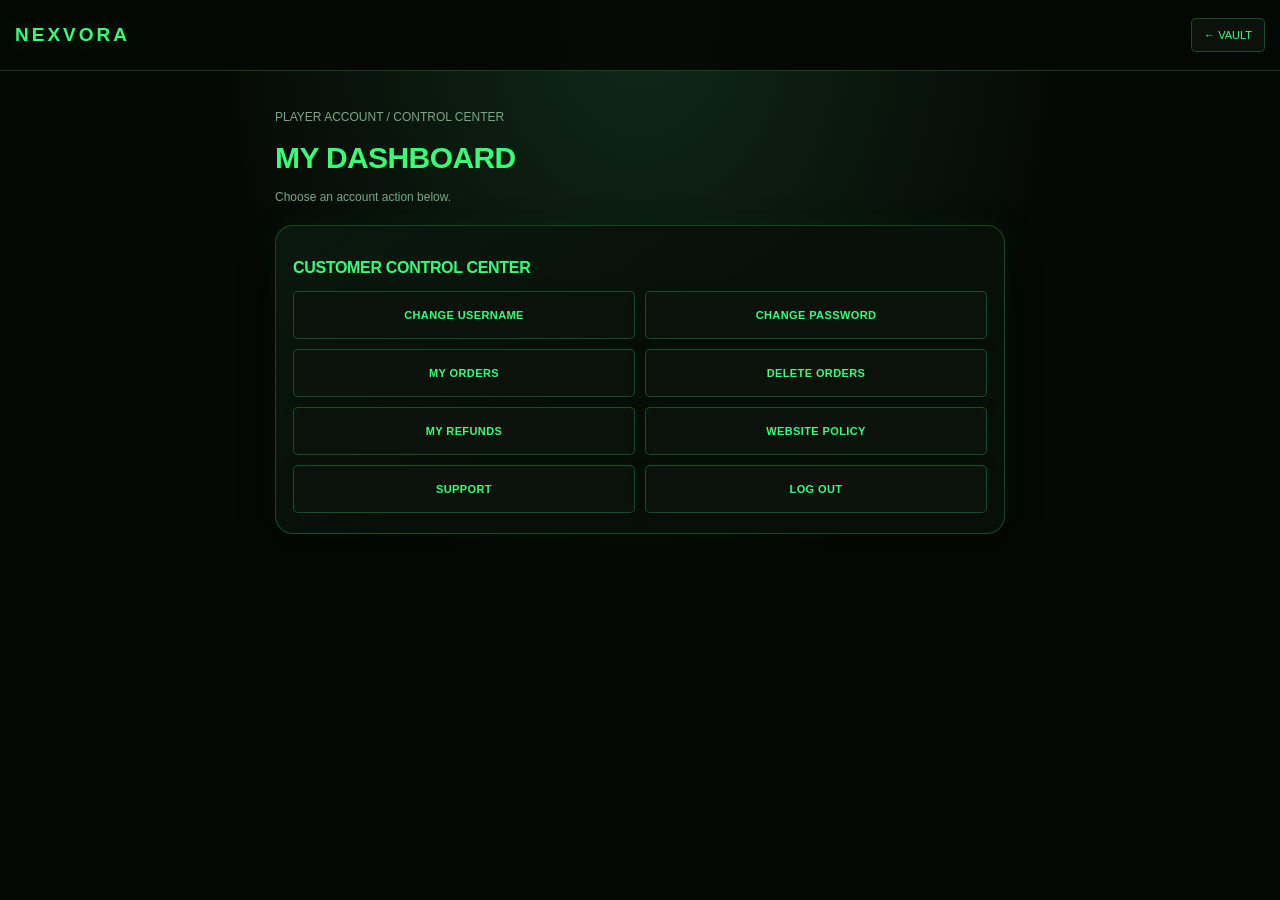
==== commit 23450985: "Add files via upload" ====
--- a/dashboard.html
+++ b/dashboard.html
@@ -56,6 +56,11 @@
 .order-date{font-size:10px;color:var(--muted);margin-top:12px}
 .refresh{width:auto;margin-top:12px;padding:10px 13px}
 .empty{padding:18px 0;color:var(--muted)}
+.panel{animation:panelIn .22s ease-out}
+@keyframes panelIn{from{opacity:0;transform:translateY(8px)}to{opacity:1;transform:translateY(0)}}
+.loading-pulse{animation:pulse 1.1s ease-in-out infinite alternate}
+@keyframes pulse{from{opacity:.55}to{opacity:1}}
+@media(prefers-reduced-motion:reduce){.panel,.loading-pulse{animation:none}}
 [hidden]{display:none!important}
 @media(max-width:380px){.order-grid{grid-template-columns:1fr}.order-head{align-items:flex-start}}
 </style>
@@ -78,10 +83,13 @@
       <button class="secondary" type="button" data-open-panel="profileForm">CHANGE USERNAME</button>
       <button class="secondary" type="button" data-open-panel="passwordForm">CHANGE PASSWORD</button>
       <button class="secondary" type="button" data-open-panel="myOrders">MY ORDERS</button>
+      <button class="secondary" type="button" data-open-panel="myOrders">DELETE ORDERS</button>
       <button class="secondary" type="button" data-open-panel="refundPanel">MY REFUNDS</button>
+      <button class="secondary" type="button" data-open-panel="policyPanel">WEBSITE POLICY</button>
+      <button class="secondary" type="button" data-open-panel="supportPanel">SUPPORT</button>
       <button class="secondary" type="button" data-logout>LOG OUT</button>
     </div>
-    <p id="menuMessage">Select a button to open that section.</p>
+    <p id="accountPolicyNotice" hidden role="status" aria-live="polite"></p>
   </section>
 
   <section class="panel" id="accountDetails" hidden>
@@ -138,13 +146,26 @@
 
   <section class="panel" id="refundHistoryPanel" hidden>
     <h2>REFUND HISTORY</h2>
-    <div id="refundHistory" aria-live="polite">Loading refund history...</div>
+    <div id="refundHistory" aria-live="polite">Tap refresh to load refund history.</div>
     <button class="secondary refresh" id="refreshRefundsBtn" type="button">↻ REFRESH REFUNDS</button>
+  </section>
+
+  <section class="panel" id="policyPanel" hidden>
+    <h2 id="policyTitle">WEBSITE POLICY</h2>
+    <div id="policyText" aria-live="polite"><p>Loading current website policy…</p></div>
+    <h3>YOUR POLICY HISTORY</h3>
+    <div id="policyEvents" aria-live="polite">No policy notices loaded.</div>
+  </section>
+
+  <section class="panel" id="supportPanel" hidden>
+    <h2>SUPPORT</h2>
+    <p>Contact official NEXVORA support if an order, payment, or refund needs attention.</p>
+    <a class="secondary" href="https://t.me/NEXVORA_X" target="_blank" rel="noopener noreferrer">OPEN TELEGRAM SUPPORT ↗</a>
   </section>
 
   <div id="message" role="status" aria-live="polite"></div>
   <div class="actions" id="footerActions" hidden>
-    <a class="secondary" href="https://t.me/NEXVORA_X" target="_blank" rel="noopener noreferrer">TELEGRAM SUPPORT ↗</a>
+    <button class="secondary" id="backToMenuBtn" type="button">← BACK TO DASHBOARD</button>
     <button class="secondary" id="logoutBtn" type="button">LOG OUT</button>
   </div>
 </main>
@@ -160,6 +181,7 @@
 const message = document.getElementById('message');
 const ordersContainer = document.getElementById('orders');
 let currentUser = null;
+let accountControlStatus = 'active';
 
 function escapeHTML(value) {
   return String(value ?? '').replace(/[&<>"']/g, char => ({
@@ -291,6 +313,40 @@
   }
 }
 
+async function loadPolicyPanel() {
+  const title = document.getElementById('policyTitle');
+  const body = document.getElementById('policyText');
+  const events = document.getElementById('policyEvents');
+  title.textContent = 'WEBSITE POLICY'; body.textContent = 'Loading current policy…'; events.textContent = 'Loading policy notices…';
+  const { data, error } = await supabase.from('site_policies').select('title,body,updated_at').eq('id',1).maybeSingle();
+  body.replaceChildren();
+  if (error || !data) {
+    body.textContent = 'The current policy could not be loaded. Please contact support before proceeding.';
+  } else {
+    title.textContent = data.title || 'WEBSITE POLICY';
+    const para = document.createElement('p'); para.style.whiteSpace = 'pre-wrap'; para.textContent = data.body || 'No policy text has been published yet.'; body.appendChild(para);
+    if (data.updated_at) { const date = document.createElement('p'); date.textContent = 'Last updated: ' + formatDate(data.updated_at); body.appendChild(date); }
+  }
+  const { data: history, error: historyError } = await supabase.from('customer_policy_events').select('event_type,rule_title,message,created_at').eq('user_id',currentUser.id).order('created_at',{ascending:false}).limit(30);
+  events.replaceChildren();
+  if (historyError) { events.textContent = 'Policy notices could not load.'; return; }
+  if (!history?.length) { events.textContent = 'No policy notices on this account.'; return; }
+  history.forEach(item => { const card=document.createElement('article'); card.className='order-card'; const h=document.createElement('div'); h.className='order-title'; h.textContent=(item.event_type||'notice').toUpperCase()+' · '+(item.rule_title||'Policy notice'); const p=document.createElement('p'); p.textContent=item.message||''; const d=document.createElement('div'); d.className='order-date'; d.textContent=formatDate(item.created_at); card.append(h,p,d); events.appendChild(card); });
+}
+
+async function checkAccountControl() {
+  const { data, error } = await supabase.from('customer_account_controls').select('status,warning_count,admin_note').eq('user_id',currentUser.id).maybeSingle();
+  const notice = document.getElementById('accountPolicyNotice');
+  if (error) { notice.hidden = false; notice.textContent = 'Account policy status could not be checked. Some account actions may be unavailable; contact support if needed.'; return; }
+  accountControlStatus = data?.status || 'active';
+  if (accountControlStatus === 'warned') {
+    notice.hidden = false; notice.textContent = `POLICY WARNING: ${data?.admin_note || 'Please follow the website policy.'} A repeated warning may result in a ban.`;
+  } else if (accountControlStatus === 'banned') {
+    notice.hidden = false; notice.textContent = 'ACCOUNT RESTRICTED: ' + (data?.admin_note || 'This account is restricted from protected website actions.') + ' Contact support if you believe this is a mistake.';
+    document.querySelectorAll('[data-open-panel]').forEach(button => { if (!['policyPanel','supportPanel'].includes(button.getAttribute('data-open-panel'))) button.disabled = true; });
+  } else { notice.hidden = true; }
+}
+
 async function init() {
   const { data, error } = await supabase.auth.getSession();
 
@@ -300,6 +356,7 @@
   }
 
   currentUser = data.session.user;
+  await checkAccountControl();
   document.getElementById('currentEmail').textContent =
     currentUser.email || 'Not available';
 
@@ -320,9 +377,7 @@
     document.getElementById('newUsername').value = username;
   }
 
-  await loadOrders();
-  await loadRefundOptions();
-  await loadRefundHistory();
+  // Data sections are intentionally loaded only after the customer taps their buttons.
 }
 
 document.getElementById('refreshOrdersBtn').addEventListener('click', loadOrders);
@@ -364,7 +419,7 @@
 document.querySelectorAll('[data-open-panel]').forEach(button => button.addEventListener('click', async () => {
   const target = button.getAttribute('data-open-panel');
   document.getElementById('dashboardMenu').hidden = true;
-  ['accountDetails','profileForm','passwordForm','myOrders','refundPanel','refundHistoryPanel'].forEach(id => {
+  ['accountDetails','profileForm','passwordForm','myOrders','refundPanel','refundHistoryPanel','policyPanel','supportPanel'].forEach(id => {
     const panel = document.getElementById(id); if (panel) panel.hidden = true;
   });
   if (target === 'refundPanel') {
@@ -374,13 +429,14 @@
   } else {
     document.getElementById(target).hidden = false;
     if (target === 'myOrders') await loadOrders();
+    if (target === 'policyPanel') await loadPolicyPanel();
   }
   document.getElementById('footerActions').hidden = false;
   window.scrollTo({top:0,behavior:'smooth'});
 }));
 document.querySelectorAll('[data-logout]').forEach(button => button.addEventListener('click', () => document.getElementById('logoutBtn').click()));
 document.getElementById('backToMenuBtn').addEventListener('click', () => {
-  ['accountDetails','profileForm','passwordForm','myOrders','refundPanel','refundHistoryPanel'].forEach(id => { const panel = document.getElementById(id); if (panel) panel.hidden = true; });
+  ['accountDetails','profileForm','passwordForm','myOrders','refundPanel','refundHistoryPanel','policyPanel','supportPanel'].forEach(id => { const panel = document.getElementById(id); if (panel) panel.hidden = true; });
   document.getElementById('dashboardMenu').hidden = false;
   document.getElementById('footerActions').hidden = true;
   window.scrollTo({top:0,behavior:'smooth'});
@@ -497,6 +553,7 @@
 
 document.getElementById('refundForm').addEventListener('submit', async event => {
   event.preventDefault();
+  const refundForm = event.currentTarget;
   if (!currentUser) return;
   const orderId = document.getElementById('orderId').value;
   const upiId = document.getElementById('upiId').value.trim();
@@ -506,8 +563,12 @@
     message.textContent = 'Select an eligible order and fill in the UPI ID and reason.';
     return;
   }
+  if (!/^[^\s@]+@[^\s@]+$/.test(upiId)) {
+    message.textContent = 'Enter a valid UPI ID, for example name@bank.';
+    return;
+  }
   submit.disabled = true;
-  message.textContent = 'Submitting refund request…';
+  message.innerHTML = '<span class="loading-pulse">Submitting refund request…</span>'; 
   try {
     const { data: order, error: orderError } = await supabase
       .from('orders')
@@ -518,7 +579,7 @@
       .maybeSingle();
     if (orderError) throw orderError;
     if (!order) throw new Error('That order is not eligible for a refund request.');
-    const { data: payment } = await supabase
+    const { data: payment, error: paymentError } = await supabase
       .from('payment_submissions')
       .select('id')
       .eq('order_id', order.id)
@@ -527,6 +588,13 @@
       .order('created_at', { ascending: false })
       .limit(1)
       .maybeSingle();
+    if (paymentError) throw paymentError;
+    if (!payment) throw new Error('A verified payment record is required before requesting a refund. Please contact support if your payment was already verified.');
+    const { data: existingRefunds, error: existingRefundError } = await supabase
+      .from('refund_requests').select('id,status').eq('order_id', order.id).eq('user_id', currentUser.id)
+      .in('status', ['pending','approved','completed']).limit(1);
+    if (existingRefundError) throw existingRefundError;
+    if (existingRefunds?.length) throw new Error('A refund request already exists for this order. Check My Refunds for its status.');
     const { error } = await supabase.from('refund_requests').insert({
       order_id: order.id,
       payment_submission_id: payment?.id || null,
@@ -536,8 +604,9 @@
       status: 'pending'
     });
     if (error) throw error;
-    event.currentTarget.reset();
-    message.textContent = 'Refund request submitted successfully. It is pending admin review.';
+    refundForm.reset();
+    message.textContent = 'Refund request submitted successfully. It is pending admin review. No extra fee was charged by this form.';
+    await loadRefundHistory();
     await loadRefundOptions();
   } catch (error) {
     console.error(error);
